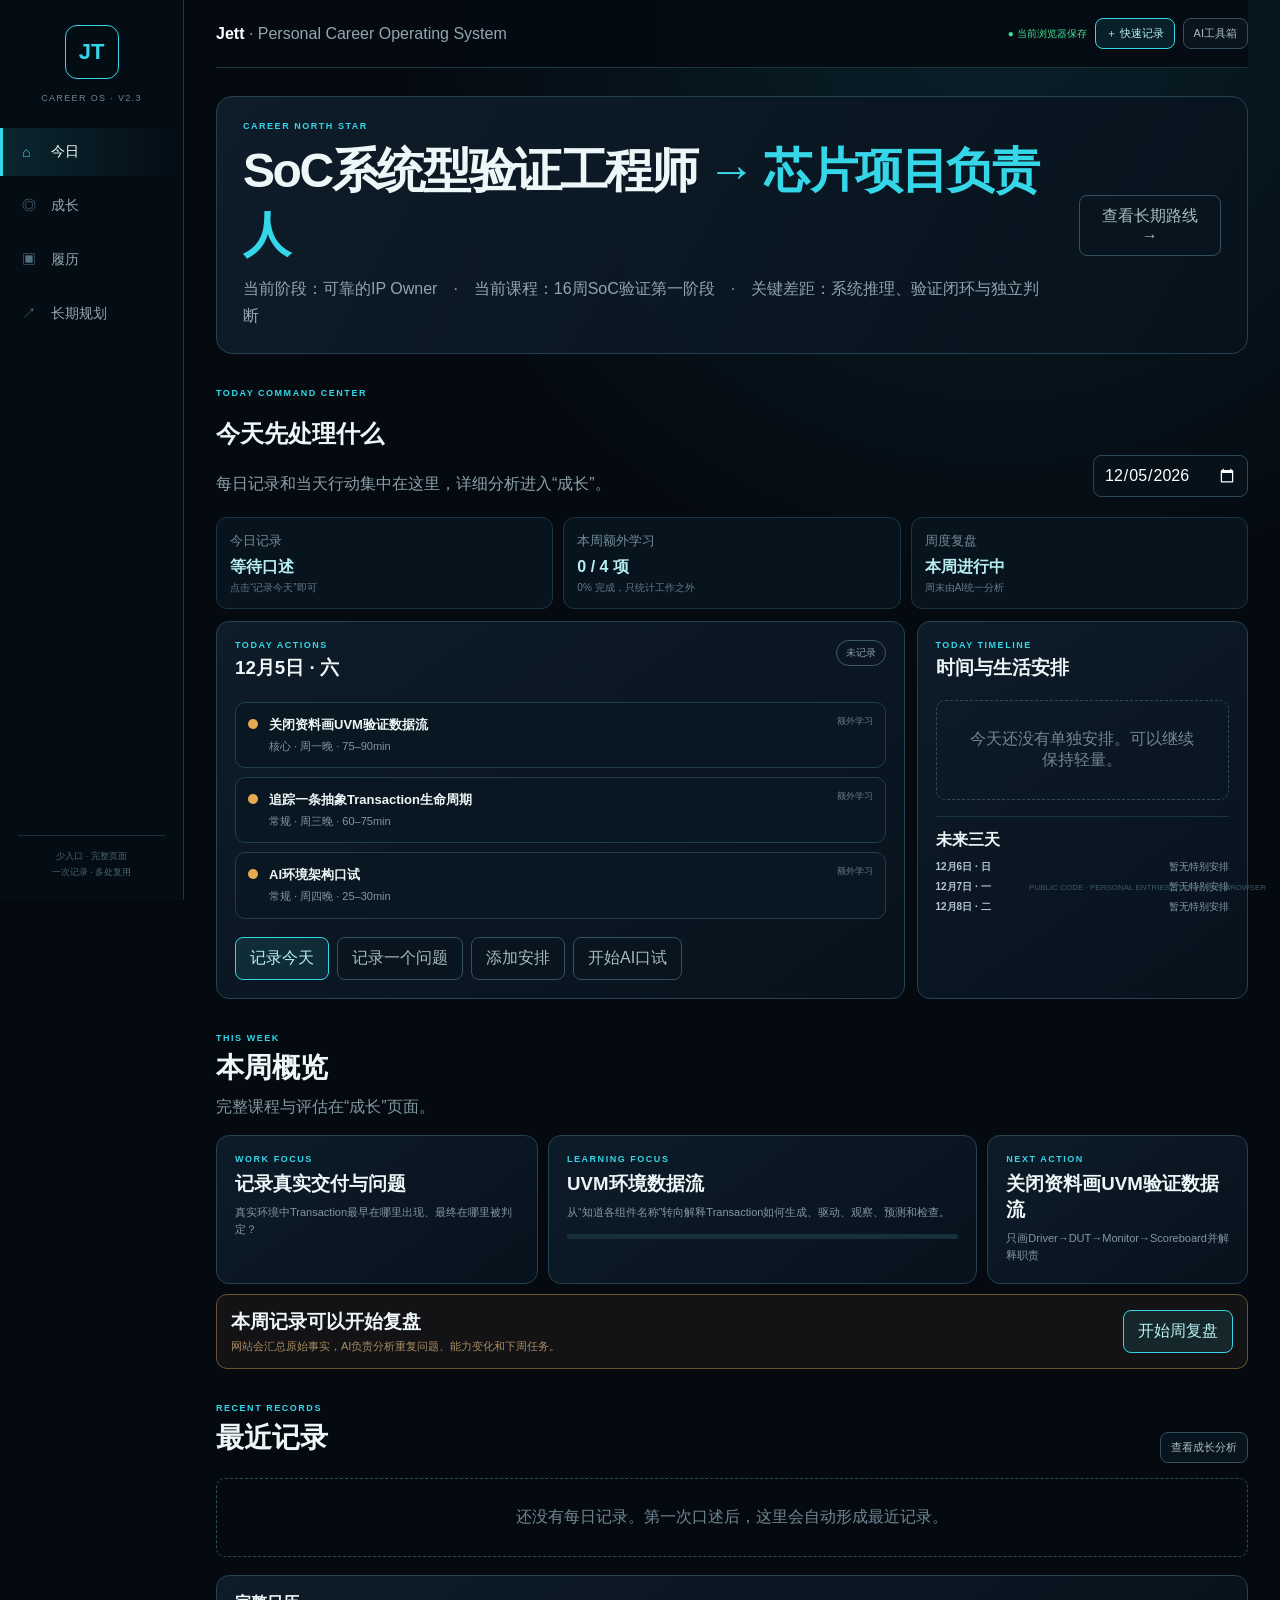
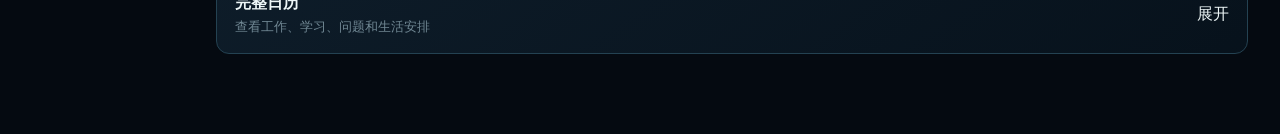
==== career-roadmap/index.template.html @ 7a0de006 "Preserve modular Career OS HTML template" ====
<!doctype html>
<html lang="zh-CN">
<head>
  <meta charset="utf-8">
  <meta name="viewport" content="width=device-width,initial-scale=1">
  <meta name="color-scheme" content="dark">
  <title>Jett · Career OS V2.3</title>
  <link rel="stylesheet" href="style.css">
</head>
<body>
<div class="shell">
  <aside class="side">
    <div class="logo">JT</div>
    <div class="side-title">CAREER OS · V2.3</div>
    <nav class="nav" aria-label="主导航">
      <button data-view="today" class="active"><span>⌂</span> 今日</button>
      <button data-view="growth"><span>◎</span> 成长</button>
      <button data-view="resume"><span>▣</span> 履历</button>
      <button data-view="career"><span>↗</span> 长期规划</button>
    </nav>
    <div class="side-note">少入口 · 完整页面<br>一次记录 · 多处复用</div>
  </aside>

  <main class="main">
    <header class="top">
      <div><b>Jett</b><span> · Personal Career Operating System</span></div>
      <div class="top-actions"><span class="sync">● 当前浏览器保存</span><button class="primary small-btn" id="openQuick">＋ 快速记录</button><button class="secondary small-btn" id="openTools">AI工具箱</button></div>
    </header>

    <section id="today" class="view active">
      <div class="career-strip"><div><div class="eyebrow">CAREER NORTH STAR</div><h1>SoC系统型验证工程师 <span>→ 芯片项目负责人</span></h1><p>当前阶段：可靠的IP Owner　·　当前课程：16周SoC验证第一阶段　·　关键差距：系统推理、验证闭环与独立判断</p></div><button class="secondary" data-view-jump="career">查看长期路线 →</button></div>
      <div class="page-head"><div><div class="eyebrow">TODAY COMMAND CENTER</div><h2>今天先处理什么</h2><p>每日记录和当天行动集中在这里，详细分析进入“成长”。</p></div><input id="todayDate" type="date" class="date-input"></div>
      <div class="status-row" id="todayStatusRow"></div>
      <div class="today-layout">
        <article class="card focus-card"><div class="card-head"><div><div class="eyebrow">TODAY ACTIONS</div><h3 id="todayTitle">今日行动</h3></div><span class="status-pill" id="todayRecordStatus">未记录</span></div><div class="action-list" id="todayActionList"></div><div class="actions prominent-actions"><button class="primary" data-quick="daily">记录今天</button><button class="secondary" data-quick="problem">记录一个问题</button><button class="secondary" data-quick="schedule">添加安排</button><button class="secondary" data-copy-prompt="oral">开始AI口试</button></div></article>
        <article class="card"><div class="card-head"><div><div class="eyebrow">TODAY TIMELINE</div><h3>时间与生活安排</h3></div></div><div class="timeline" id="todayTimeline"></div><div class="subsection"><h4>未来三天</h4><div class="compact-list" id="nextThreeDays"></div></div></article>
      </div>
      <div class="section-title"><div class="eyebrow">THIS WEEK</div><h2>本周概览</h2><p>完整课程与评估在“成长”页面。</p></div><div class="week-overview" id="weekOverview"></div><div id="weeklyReminder"></div>
      <div class="section-title split-title"><div><div class="eyebrow">RECENT RECORDS</div><h2>最近记录</h2></div><button class="secondary small-btn" data-view-jump="growth" data-anchor="problem-journal">查看成长分析</button></div><div class="recent-grid" id="recentRecords"></div>
      <details class="card disclosure" id="calendarDisclosure"><summary><span><b>完整日历</b><small>查看工作、学习、问题和生活安排</small></span><span>展开</span></summary><div class="calendar-wrap"><div class="calendar-toolbar"><button class="secondary small-btn" id="prevMonth">← 上月</button><h3 id="monthTitle">—</h3><button class="secondary small-btn" id="nextMonth">下月 →</button></div><div class="calendar-week"><div>一</div><div>二</div><div>三</div><div>四</div><div>五</div><div>六</div><div>日</div></div><div class="calendar-grid" id="calendarGrid"></div><div class="calendar-detail card-inner" id="calendarDayDetail"></div></div></details>
    </section>

    <section id="growth" class="view">
      <div class="page-head"><div><div class="eyebrow">LEARNING & ABILITY CENTER</div><h1>成长</h1><p>16周课程、问题日志、复盘、能力和历史档案集中在一页。</p></div></div>
      <nav class="page-index"><button data-scroll="current-execution" class="active">当前执行</button><button data-scroll="problem-journal">问题日志</button><button data-scroll="weekly-review">周度复盘</button><button data-scroll="ability-map">能力地图</button><button data-scroll="cycle-archive">周期档案</button></nav>
      <section class="content-section" id="current-execution"><div class="section-title"><div class="eyebrow">CURRENT EXECUTION</div><h2>本周学习与16周专业课程</h2><p>四个Cycle连续推进；工作观察与工作之外训练明确分开。</p></div><div class="metrics" id="learningMetrics"></div><div id="dynamicWeekTasks"></div><div class="week-tabs" id="weekTabs"></div><div id="weekContent"></div></section>
      <section class="content-section" id="problem-journal"><div class="section-title split-title"><div><div class="eyebrow">PROBLEM LEARNING JOURNAL</div><h2>学习问题日志</h2><p>保留错误判断、证据变化、根因与可迁移方法。</p></div><button class="primary" data-quick="problem">＋ 记录问题</button></div><div class="filter-row"><input id="problemSearch" placeholder="搜索问题、根因或能力标签"><select id="problemFilter"><option value="">全部问题</option><option value="important">重要成长经历</option><option value="repeat">重复问题</option></select></div><div class="stack" id="problemFeed"></div></section>
      <section class="content-section" id="weekly-review"><div class="section-title split-title"><div><div class="eyebrow">WEEKLY REVIEW</div><h2>周度复盘</h2><p>AI读取本周事实生成分析，你负责确认和调整。</p></div><button class="primary" data-quick="weekly">导入周复盘</button></div><article class="card workflow-card"><div class="workflow-step"><span>1</span><b>网站汇总事实</b><small>记录、问题、课程和安排</small></div><div class="workflow-arrow">→</div><div class="workflow-step"><span>2</span><b>AI生成分析</b><small>诊断、能力信号和下周建议</small></div><div class="workflow-arrow">→</div><div class="workflow-step"><span>3</span><b>导入一次</b><small>更新周报和动态任务</small></div></article><div class="stack" id="weeklyFeed"></div></section>
      <section class="content-section" id="ability-map"><div class="section-title split-title"><div><div class="eyebrow">ABILITY GROWTH MAP</div><h2>能力成长地图</h2><p>真实应用、独立程度和反馈才是升级依据。</p></div><button class="secondary" data-quick="ability">导入AI能力更新</button></div><div class="ability-grid" id="abilityGrid"></div></section>
      <section class="content-section" id="cycle-archive"><div class="section-title"><div class="eyebrow">HISTORY & ARCHIVE</div><h2>周期与历史档案</h2><p>当前内容优先，历史完整保留。</p></div><details class="card disclosure" open><summary><span><b>周期档案</b><small>计划、调整、问题、能力变化与下一周期</small></span><span>展开</span></summary><div class="stack disclosure-body" id="archiveFeed"></div></details><details class="card disclosure"><summary><span><b>历史周报</b><small>按照日期查看周度复盘</small></span><span>展开</span></summary><div class="stack disclosure-body" id="historicalWeeklyFeed"></div></details></section>
    </section>

    <section id="resume" class="view">
      <div class="page-head"><div><div class="eyebrow">CAREER ASSET LIBRARY</div><h1>履历</h1><p>持续积累经历、项目和不同版本的职业资产。</p></div><button class="primary" data-quick="resume">导入简历档案</button></div>
      <nav class="page-index"><button data-scroll="current-resume" class="active">当前简历</button><button data-scroll="experience-timeline">经历时间线</button><button data-scroll="project-library">项目档案</button><button data-scroll="resume-candidates">候选池</button><button data-scroll="resume-versions">版本历史</button></nav>
      <section class="content-section" id="current-resume"><article class="card resume-hero"><div class="avatar">JT</div><div><div class="eyebrow">CURRENT PROFILE</div><h2>Jett / Tong Zhan</h2><p id="resumeTarget"></p><div class="tag-row" id="resumeTags"></div></div><div class="actions vertical-actions"><label class="file-label">选择原始简历<input id="resumeFile" type="file" accept=".pdf,.doc,.docx,.txt,.md"></label><button class="secondary" data-copy-prompt="resume">复制简历整理Prompt</button></div></article><div class="info" id="resumeFileInfo"></div><article class="card" id="resumeDisplay"></article></section>
      <section class="content-section" id="experience-timeline"><div class="section-title"><div class="eyebrow">EXPERIENCE TIMELINE</div><h2>个人经历时间线</h2></div><div class="career-timeline" id="experienceTimeline"></div></section>
      <section class="content-section" id="project-library"><div class="section-title"><div class="eyebrow">PROJECT LIBRARY</div><h2>项目档案</h2><p>保留背景、角色、挑战、过程、结果和公开边界。</p></div><div class="project-grid" id="projectGrid"></div></section>
      <section class="content-section" id="resume-candidates"><div class="section-title"><div class="eyebrow">RESUME CANDIDATE POOL</div><h2>简历候选池</h2></div><div class="stack" id="candidateFeed"></div></section>
      <section class="content-section" id="resume-versions"><div class="section-title"><div class="eyebrow">VERSION HISTORY</div><h2>简历版本历史</h2></div><div class="version-grid" id="versionGrid"></div></section>
    </section>

    <section id="career" class="view">
      <div class="page-head"><div><div class="eyebrow">LONG-TERM CAREER ARCHITECTURE</div><h1>长期规划</h1><p>长期目标必须解释当前课程和本周行动为什么存在。</p></div></div>
      <nav class="page-index"><button data-scroll="north-star" class="active">职业北极星</button><button data-scroll="career-stages">阶段路线</button><button data-scroll="stage-gates">进入条件</button><button data-scroll="goal-connection">目标连接</button><button data-scroll="career-decisions">职业决策</button><button data-scroll="life-finance">财务与人生</button></nav>
      <section class="content-section" id="north-star"><div class="career-hero"><div class="eyebrow">PROFESSIONAL IDENTITY</div><h2>以SoC验证为根基，以低功耗验证形成第二标签</h2><p>从个人交付走向完整IP、子系统和芯片项目责任。</p></div><div class="grid4" id="northStarCards"></div></section>
      <section class="content-section" id="career-stages"><div class="section-title"><div class="eyebrow">CAREER STAGES</div><h2>职业阶段路线</h2></div><div class="career-line" id="careerLine"></div></section>
      <section class="content-section" id="stage-gates"><div class="section-title"><div class="eyebrow">STAGE GATES</div><h2>下一阶段进入条件</h2></div><div class="gate-layout" id="stageGateLayout"></div></section>
      <section class="content-section" id="goal-connection"><div class="section-title"><div class="eyebrow">GOAL CONNECTION</div><h2>从长期目标到本周行动</h2></div><div class="goal-chain" id="goalChain"></div></section>
      <section class="content-section" id="career-decisions"><div class="section-title"><div class="eyebrow">DECISION RULES</div><h2>留任、跳槽与转型判断</h2></div><article class="card table-wrap"><table class="decision-table"><thead><tr><th>维度</th><th>积极信号</th><th>需要调整的信号</th></tr></thead><tbody id="decisionRows"></tbody></table></article><div class="grid2 decision-cards" id="transitionCards"></div></section>
      <section class="content-section" id="life-finance"><div class="section-title"><div class="eyebrow">LIFE & FINANCE</div><h2>财务与人生目标</h2></div><div class="grid4" id="moneyCards"></div><div class="grid2" id="lifeCards"></div></section>
    </section>
  </main>
</div>

<div class="modal" id="quickModal" aria-hidden="true"><div class="modal-backdrop" data-close-modal></div><section class="modal-panel wide"><button class="modal-close" data-close-modal>×</button><div class="eyebrow">QUICK RECORD</div><h2 id="quickTitle">快速记录</h2><p class="muted" id="quickDescription"></p><div class="quick-tabs" id="quickTabs"><button data-mode="daily" class="active">记录今天</button><button data-mode="problem">记录问题</button><button data-mode="schedule">添加安排</button><button data-mode="weekly">周复盘</button><button data-mode="ability">能力更新</button><button data-mode="resume">简历档案</button></div><div id="quickContent"></div></section></div>
<div class="modal" id="toolsModal" aria-hidden="true"><div class="modal-backdrop" data-close-modal></div><section class="modal-panel wide"><button class="modal-close" data-close-modal>×</button><div class="eyebrow">AI TOOLBOX & DATA</div><h2>AI工具箱</h2><p class="muted">Prompt统一维护，各页面调用同一份内容。</p><div class="tool-tabs"><button data-tool="prompts" class="active">Prompt</button><button data-tool="data">数据管理</button></div><div id="toolContent"></div></section></div>
<div class="toast" id="toast"></div><div class="privacy">PUBLIC CODE · PERSONAL ENTRIES STAY IN THIS BROWSER</div>

<script src="legacy-data-v22.js"></script>
<script src="curriculum/base.js"></script>
<script src="curriculum/cycle1.js"></script>
<script src="curriculum/cycle2.js"></script>
<script src="curriculum/cycle3.js"></script>
<script src="curriculum/cycle4.js"></script>
<script src="app.js"></script>
<script src="curriculum/patch.js"></script>
<script src="curriculum/finalize.js"></script>
</body>
</html>
---- career-roadmap/style.css ----
:root{
  --bg:#050a11;--panel:#0b1722;--panel2:#08131d;--line:#244252;--line2:#1b3441;
  --cyan:#35d6e8;--text:#eef7f8;--muted:#8ca1ab;--green:#43df97;--amber:#e6aa51;
  --blue:#7aa7ff;--purple:#bd9aff;--red:#ff8585;--side:184px
}
*{box-sizing:border-box}html{scroll-behavior:smooth}body{margin:0;background:radial-gradient(circle at 78% 0,rgba(30,190,215,.12),transparent 30%),var(--bg);color:var(--text);font-family:Inter,"PingFang SC","Microsoft YaHei",sans-serif}button,input,textarea,select{font:inherit}.shell{min-height:100vh}.side{position:fixed;inset:0 auto 0 0;width:var(--side);background:rgba(5,13,21,.97);border-right:1px solid #1d3645;padding:25px 0 18px;z-index:20}.logo{width:54px;height:54px;border:1px solid var(--cyan);border-radius:12px;display:grid;place-items:center;margin:0 auto 14px;color:var(--cyan);font-weight:900;font-size:22px}.side-title{text-align:center;color:#6f8490;font-size:9px;letter-spacing:.15em;margin-bottom:25px}.nav{display:grid;gap:6px}.nav button{display:flex;align-items:center;gap:11px;border:0;border-left:3px solid transparent;background:transparent;color:#94a7b1;padding:15px 19px;text-align:left;cursor:pointer;font-size:14px}.nav button span{color:#4f7180;width:18px}.nav button:hover{color:#d8e6ea;background:rgba(255,255,255,.02)}.nav button.active{border-left-color:var(--cyan);color:white;background:linear-gradient(90deg,rgba(53,214,232,.13),transparent)}.nav button.active span{color:var(--cyan)}.side-note{position:absolute;bottom:20px;left:18px;right:18px;border-top:1px solid #18303c;padding-top:13px;color:#496572;font-size:9px;line-height:1.7;text-align:center}.main{margin-left:var(--side);padding:0 32px 80px;max-width:1680px}.top{height:68px;border-bottom:1px solid #1d3543;display:flex;align-items:center;justify-content:space-between;color:#93a7b1;position:sticky;top:0;background:rgba(5,10,17,.9);backdrop-filter:blur(14px);z-index:15}.top b{color:white}.top-actions{display:flex;align-items:center;gap:8px}.sync{font-size:10px;color:var(--green)}.view{display:none}.view.active{display:block}.page-head{display:flex;align-items:flex-end;justify-content:space-between;gap:24px;padding:34px 0 20px}.page-head h1{font-size:44px;letter-spacing:-.04em;margin:6px 0}.page-head p{margin:0;color:var(--muted);line-height:1.7}.eyebrow{font-size:9px;letter-spacing:.17em;color:var(--cyan);font-weight:800}.career-strip{margin:28px 0 0;border:1px solid var(--line);background:linear-gradient(120deg,rgba(14,29,42,.98),rgba(7,18,28,.95));border-radius:16px;padding:24px 26px;display:flex;justify-content:space-between;align-items:center;gap:24px}.career-strip h1{font-size:clamp(28px,4vw,48px);letter-spacing:-.05em;margin:8px 0}.career-strip h1 span{color:var(--cyan)}.career-strip p{margin:0;color:#91a5af;line-height:1.7}.card{border:1px solid var(--line);background:linear-gradient(145deg,rgba(14,29,42,.96),rgba(7,18,28,.97));border-radius:13px;padding:18px}.card-inner{border:1px solid var(--line2);background:#07141e;border-radius:10px;padding:14px}.card-head{display:flex;justify-content:space-between;gap:18px;align-items:flex-start}.card-head h3{margin:5px 0}.muted{color:var(--muted);line-height:1.7}.primary,.secondary,.danger{border:1px solid var(--cyan);border-radius:8px;background:rgba(53,214,232,.1);color:#b8f1f4;padding:10px 14px;cursor:pointer}.primary:hover,.secondary:hover{filter:brightness(1.15)}.secondary{border-color:#35505e;background:#08151f;color:#a8bac2}.danger{border-color:#77444e;background:rgba(119,68,78,.1);color:#ffb6bf}.small-btn{padding:7px 10px;font-size:11px}.actions{display:flex;gap:8px;flex-wrap:wrap}.prominent-actions{margin-top:18px}.date-input,.filter-row input,.filter-row select,.quick-form input,.quick-form textarea,.quick-form select{background:#06111a;border:1px solid #294858;color:white;border-radius:8px;padding:10px}.date-input{width:auto}.status-row{display:grid;grid-template-columns:repeat(3,1fr);gap:10px;margin-bottom:12px}.status-card{border:1px solid var(--line2);background:#07141e;border-radius:11px;padding:13px}.status-card small{color:#718995}.status-card b{display:block;color:#b7eef1;margin:7px 0 3px}.status-card p{margin:0;color:#637b87;font-size:10px}.today-layout{display:grid;grid-template-columns:1.35fr .65fr;gap:12px}.focus-card{min-height:330px}.status-pill{border:1px solid #3e5965;color:#8ba0aa;border-radius:999px;padding:5px 9px;font-size:10px}.status-pill.done{border-color:#287d73;color:var(--green)}.action-list{display:grid;gap:9px;margin-top:16px}.action-item{display:grid;grid-template-columns:auto 1fr auto;gap:11px;align-items:start;padding:12px;border:1px solid #203e4c;border-radius:10px;background:#081721}.action-icon{width:10px;height:10px;border-radius:50%;margin-top:4px;background:var(--cyan)}.action-icon.work{background:var(--blue)}.action-icon.learn{background:var(--amber)}.action-icon.life{background:var(--green)}.action-item b{font-size:13px}.action-item p{margin:4px 0 0;color:#7f96a1;font-size:11px;line-height:1.55}.action-item small{color:#657d88;font-size:9px}.timeline{display:grid;gap:9px;margin-top:14px}.timeline article{border-left:2px solid #294d5c;padding-left:12px}.timeline time{font-size:9px;color:var(--cyan)}.timeline h4{margin:3px 0;font-size:12px}.timeline p{margin:0;color:#8299a4;font-size:10px}.subsection{border-top:1px solid var(--line2);margin-top:16px;padding-top:13px}.subsection h4{margin:0 0 9px}.compact-list{display:grid;gap:6px}.compact-row{display:flex;justify-content:space-between;gap:10px;font-size:10px;color:#879da8}.compact-row b{color:#b5c6cd;font-weight:600}.section-title{margin:34px 0 15px}.section-title h2{margin:6px 0;font-size:28px}.section-title p{margin:0;color:#8197a2;line-height:1.7}.split-title{display:flex;justify-content:space-between;align-items:flex-end;gap:20px}.week-overview{display:grid;grid-template-columns:1.05fr 1.4fr .85fr;gap:10px}.overview-card h3{margin:7px 0}.overview-card p{margin:0;color:#8197a2;font-size:11px;line-height:1.6}.mini-progress{height:5px;background:#17303c;border-radius:10px;overflow:hidden;margin-top:13px}.mini-progress i{display:block;height:100%;background:linear-gradient(90deg,#25bcd0,#6ce8ee)}.reminder-card{margin-top:10px;border:1px solid #6b542d;background:rgba(230,170,81,.06);border-radius:11px;padding:14px;display:flex;justify-content:space-between;align-items:center;gap:15px}.reminder-card h3{margin:0 0 4px}.reminder-card p{margin:0;color:#a78c62;font-size:11px}.recent-grid{display:grid;grid-template-columns:repeat(3,1fr);gap:10px}.record-card h3{margin:8px 0}.record-card p{color:#849aa5;font-size:11px;line-height:1.65}.record-card footer{border-top:1px solid var(--line2);padding-top:10px;margin-top:10px;color:#607984;font-size:9px}.tag-row{display:flex;gap:6px;flex-wrap:wrap}.tag{border:1px solid #315261;border-radius:99px;padding:4px 8px;font-size:9px;color:#a7bcc5}.tag.work{border-color:#315687;color:var(--blue)}.tag.learn{border-color:#6d552d;color:var(--amber)}.tag.life{border-color:#2c7053;color:var(--green)}.tag.problem{border-color:#6b496f;color:var(--purple)}.tag.good{border-color:#287d73;color:var(--green)}.disclosure{margin-top:18px;padding:0;overflow:hidden}.disclosure summary{list-style:none;display:flex;justify-content:space-between;align-items:center;gap:16px;padding:17px 18px;cursor:pointer}.disclosure summary::-webkit-details-marker{display:none}.disclosure summary span:first-child{display:grid;gap:4px}.disclosure summary small{color:#708793;font-weight:400}.disclosure[open] summary{border-bottom:1px solid var(--line2)}.disclosure-body,.calendar-wrap{padding:18px}.calendar-toolbar{display:flex;justify-content:space-between;align-items:center;gap:10px;margin-bottom:10px}.calendar-week,.calendar-grid{display:grid;grid-template-columns:repeat(7,1fr);gap:6px}.calendar-week div{text-align:center;color:#6f8590;font-size:10px;padding:6px}.day{min-height:92px;border:1px solid #1e3947;border-radius:9px;background:#07141e;padding:8px;cursor:pointer}.day:hover{border-color:#3b6678}.day.other{opacity:.35}.day.today{border-color:var(--cyan)}.day.selected{background:rgba(53,214,232,.08)}.day strong{font-size:11px}.day-marks{display:flex;gap:3px;flex-wrap:wrap;margin-top:8px}.mark{width:7px;height:7px;border-radius:50%;background:var(--cyan)}.mark.work{background:var(--blue)}.mark.learn{background:var(--amber)}.mark.life{background:var(--green)}.mark.problem{background:var(--purple)}.calendar-detail{margin-top:12px}.page-index{position:sticky;top:68px;z-index:10;display:flex;gap:4px;overflow-x:auto;background:rgba(5,10,17,.93);backdrop-filter:blur(14px);border-bottom:1px solid #19313e;padding:10px 0}.page-index button{border:0;background:transparent;color:#718994;padding:9px 12px;white-space:nowrap;cursor:pointer;border-radius:7px;font-size:11px}.page-index button:hover,.page-index button.active{color:#d7eff2;background:rgba(53,214,232,.08)}.content-section{scroll-margin-top:120px;padding-top:3px}.metrics{display:grid;grid-template-columns:repeat(4,1fr);gap:10px;margin-bottom:12px}.metric{border:1px solid var(--line);background:#07141e;border-radius:11px;padding:14px}.metric small{color:#718995}.metric b{float:right;color:var(--cyan);font-size:20px}.progress{clear:both;height:5px;background:#17303c;border-radius:8px;margin-top:15px;overflow:hidden}.progress i{display:block;height:100%;background:linear-gradient(90deg,#25bcd0,#6ce8ee)}.week-tabs{display:grid;grid-template-columns:repeat(4,1fr);gap:8px}.week-tabs button{cursor:pointer;text-align:left;padding:14px;border:1px solid var(--line);border-radius:10px;background:#091721;color:#7f949f}.week-tabs button.active{border-color:var(--cyan);background:rgba(53,214,232,.08);color:white}.week-tabs span,.week-tabs b,.week-tabs small{display:block}.week-tabs span{color:var(--cyan);font-size:9px}.week-tabs b{margin:5px 0}.week-tabs small{font-size:10px}.week-head{margin-top:12px;border-left:3px solid var(--cyan);padding:18px;background:#091823;display:flex;justify-content:space-between;gap:20px}.week-head h2{margin:5px 0}.week-head p{margin:0;color:#8ca1ab}.observation{margin-top:10px;border:1px solid #315687;background:rgba(49,86,135,.08);border-radius:10px;padding:14px}.observation h3{margin:5px 0}.observation li{color:#91a7b2;font-size:11px;line-height:1.7}.priority-group{margin-top:16px}.priority-head{display:flex;justify-content:space-between;align-items:center;margin-bottom:9px}.priority-head h3{margin:0}.priority-head small{color:#6f8792}.tasks{display:grid;grid-template-columns:1fr 1fr;gap:10px}.task{border:1px solid var(--line);background:#081721;border-radius:10px;overflow:hidden}.task.done{border-color:#287d73;background:rgba(40,125,115,.08)}.task label{display:flex;gap:10px;padding:14px;cursor:pointer}.task input{accent-color:var(--cyan);margin-top:4px}.kind{height:max-content;font-size:9px;border:1px solid #416171;border-radius:4px;padding:3px 5px;color:#afc0c7}.kind.test{color:var(--amber);border-color:#6d552d}.kind.feedback{color:var(--purple);border-color:#5b4480}.kind.method{color:var(--green);border-color:#2c7053}.task h3{margin:0 0 5px;font-size:14px}.task small{color:#718894}.task-body{padding:0 14px 14px}.task-body ol{padding-left:18px;color:#94a8b1;line-height:1.65;font-size:11px}.task-body dl{margin:0;display:grid;gap:5px}.task-body dl div{display:grid;grid-template-columns:78px 1fr;font-size:10px}.task-body dt{color:var(--cyan)}.task-body dd{margin:0;color:#8197a1}.filter-row{display:flex;gap:8px;margin-bottom:12px}.filter-row input{flex:1}.filter-row select{width:180px}.stack{display:grid;gap:10px}.entry{border:1px solid var(--line);background:#091721;border-radius:10px;padding:15px}.entry header{display:flex;justify-content:space-between;gap:12px;color:#78909c;font-size:10px}.entry h3{margin:8px 0 5px}.entry p,.entry li{color:#94a8b1;font-size:11px;line-height:1.65}.entry ul{padding-left:18px}.entry details{border-top:1px solid var(--line2);margin-top:10px;padding-top:10px}.entry details summary{cursor:pointer;color:#8fa4ad;font-size:10px}.workflow-card{display:flex;align-items:center;justify-content:space-between;gap:10px;margin-bottom:12px}.workflow-step{display:grid;grid-template-columns:auto 1fr;column-gap:9px;row-gap:3px;align-items:center;flex:1}.workflow-step span{grid-row:1/3;width:28px;height:28px;border:1px solid var(--cyan);border-radius:50%;display:grid;place-items:center;color:var(--cyan);font-size:10px}.workflow-step b{font-size:11px}.workflow-step small{color:#6d838e;font-size:9px}.workflow-arrow{color:#355663}.ability-grid{display:grid;grid-template-columns:repeat(2,1fr);gap:10px}.ability h3{margin:7px 0}.ability-status{display:flex;justify-content:space-between;gap:12px;align-items:center}.ability-status b{color:#aceef2;font-size:12px}.ability p{font-size:10px;color:#8299a4;line-height:1.6}.level{height:5px;background:#17303c;border-radius:8px;overflow:hidden}.level i{display:block;height:100%;background:linear-gradient(90deg,#25bcd0,#6ce8ee)}.resume-hero{display:grid;grid-template-columns:auto 1fr auto;gap:17px;align-items:center}.avatar{width:76px;height:76px;border-radius:18px;border:1px solid var(--cyan);display:grid;place-items:center;font-weight:900;color:var(--cyan);font-size:25px}.resume-hero h2{margin:5px 0}.resume-hero p{margin:0;color:#879da8}.vertical-actions{display:grid}.file-label{display:inline-block;border:1px solid #35505e;border-radius:8px;padding:10px 14px;color:#a0b2ba;font-size:11px;cursor:pointer;text-align:center}.file-label input{display:none}.info{border:1px solid #2a5263;background:rgba(53,214,232,.05);color:#9dc4cd;padding:11px;border-radius:8px;font-size:10px;line-height:1.6;margin-top:10px}.resume-section{border-top:1px solid #203a47;padding-top:14px;margin-top:14px}.resume-item{display:grid;grid-template-columns:140px 1fr;gap:14px;padding:10px 0}.resume-item time{color:#75909d;font-size:10px}.resume-item h4{margin:0 0 4px}.resume-item p{margin:0;color:#879da8;font-size:10px;line-height:1.6}.career-timeline{position:relative;display:grid;gap:12px}.career-timeline:before{content:"";position:absolute;left:89px;top:0;bottom:0;width:1px;background:#23424f}.timeline-record{display:grid;grid-template-columns:76px 1fr;gap:26px;position:relative}.timeline-record:before{content:"";position:absolute;left:85px;top:18px;width:9px;height:9px;border-radius:50%;background:var(--cyan);box-shadow:0 0 0 5px var(--bg)}.timeline-record time{padding-top:14px;color:#718995;font-size:10px;text-align:right}.project-grid{display:grid;grid-template-columns:repeat(2,1fr);gap:10px}.project-card h3{margin:8px 0}.project-card p,.project-card li{font-size:10px;color:#849aa5;line-height:1.65}.project-card ul{padding-left:17px}.version-grid{display:grid;grid-template-columns:repeat(3,1fr);gap:10px}.version-card h3{margin:8px 0}.version-card p{color:#8299a4;font-size:10px}.career-hero{padding:38px 0 22px}.career-hero h2{font-size:36px;letter-spacing:-.035em;margin:8px 0}.career-hero p{max-width:900px;color:#91a6b0;line-height:1.8}.grid2{display:grid;grid-template-columns:1fr 1fr;gap:10px}.grid4{display:grid;grid-template-columns:repeat(4,1fr);gap:10px}.north-card small{color:#718995}.north-card b{display:block;color:#abedf1;font-size:20px;margin:8px 0}.north-card p{margin:0;color:#8197a1;font-size:10px;line-height:1.6}.career-line{display:grid;grid-template-columns:repeat(5,1fr);gap:9px}.career-stage{position:relative;min-height:225px}.career-stage>span{color:#345566;font-size:40px;font-weight:900;position:absolute;right:12px;top:4px}.career-stage h3{margin:8px 0}.career-stage ul{padding-left:18px;color:#91a6b0;line-height:1.75;font-size:10px}.career-stage.active{border-color:var(--cyan)}.career-stage.active:after{content:"当前";position:absolute;right:10px;bottom:10px;color:var(--cyan);border:1px solid var(--cyan);border-radius:4px;padding:3px 7px;font-size:9px}.gate-layout{display:grid;grid-template-columns:.8fr 1.2fr;gap:10px}.gate-summary h3{font-size:24px;margin:8px 0}.gate-list{display:grid;gap:8px}.gate-row{display:grid;grid-template-columns:140px 1fr auto;gap:12px;align-items:center;border:1px solid var(--line2);background:#07141e;border-radius:9px;padding:12px}.gate-row b{font-size:11px}.gate-row p{margin:0;color:#7f96a1;font-size:10px}.gate-state{font-size:9px;border:1px solid #3f5965;border-radius:999px;padding:4px 8px;color:#8ba0aa}.gate-state.progress{border-color:#6d552d;color:var(--amber)}.gate-state.done{border-color:#287d73;color:var(--green)}.goal-chain{display:grid;grid-template-columns:repeat(5,1fr);gap:10px}.goal-node{position:relative}.goal-node:not(:last-child):after{content:"→";position:absolute;right:-9px;top:44%;color:#355663;z-index:2}.goal-node small{color:var(--cyan);font-size:8px}.goal-node h3{font-size:13px;margin:8px 0}.goal-node p{font-size:10px;color:#8299a4;line-height:1.55;margin:0}.table-wrap{overflow-x:auto}.decision-table{width:100%;border-collapse:collapse;font-size:11px}.decision-table th,.decision-table td{padding:12px;border-bottom:1px solid #203b49;text-align:left;vertical-align:top}.decision-table th{color:var(--cyan)}.decision-table td{color:#95a9b2}.decision-cards{margin-top:10px}.modal{position:fixed;inset:0;z-index:100;display:none}.modal.open{display:block}.modal-backdrop{position:absolute;inset:0;background:rgba(0,0,0,.65);backdrop-filter:blur(5px)}.modal-panel{position:relative;margin:5vh auto;background:#07131d;border:1px solid #294b5a;border-radius:16px;padding:24px;max-height:90vh;overflow:auto;width:min(680px,92vw);box-shadow:0 25px 80px rgba(0,0,0,.45)}.modal-panel.wide{width:min(980px,94vw)}.modal-close{position:absolute;right:15px;top:12px;border:0;background:transparent;color:#718995;font-size:25px;cursor:pointer}.modal-panel h2{margin:7px 0}.quick-tabs,.tool-tabs{display:flex;gap:5px;overflow-x:auto;border-bottom:1px solid var(--line2);margin:18px 0 16px;padding-bottom:9px}.quick-tabs button,.tool-tabs button{border:0;background:transparent;color:#738995;padding:8px 10px;border-radius:7px;white-space:nowrap;cursor:pointer}.quick-tabs button.active,.tool-tabs button.active{background:rgba(53,214,232,.09);color:#c4f3f5}.quick-form{display:grid;gap:10px}.quick-form label{display:grid;gap:5px;color:#8299a4;font-size:10px}.quick-form textarea{min-height:230px;resize:vertical}.prompt-box{border:1px solid var(--line2);border-radius:10px;background:#06111a;padding:14px}.prompt-box pre{white-space:pre-wrap;color:#9bb0ba;font-size:10px;line-height:1.65;max-height:360px;overflow:auto;margin:8px 0 0}.prompt-head{display:flex;justify-content:space-between;align-items:center;gap:10px}.prompt-grid{display:grid;grid-template-columns:repeat(2,1fr);gap:10px}.data-grid{display:grid;grid-template-columns:1fr 1fr;gap:10px}.toast{position:fixed;right:20px;top:78px;background:#0d2530;border:1px solid var(--cyan);color:#bdf3f5;border-radius:8px;padding:10px 14px;display:none;z-index:150}.toast.show{display:block}.privacy{position:fixed;bottom:8px;right:14px;color:#3d5966;font-size:8px}.empty{text-align:center;padding:28px;border:1px dashed #2d4c5b;color:#708793;border-radius:9px}.hidden{display:none!important}
@media(max-width:1200px){.career-line{grid-template-columns:1fr 1fr}.grid4,.metrics{grid-template-columns:1fr 1fr}.goal-chain{grid-template-columns:1fr 1fr}.goal-node:after{display:none}.week-overview{grid-template-columns:1fr 1fr}.recent-grid{grid-template-columns:1fr 1fr}}
@media(max-width:920px){:root{--side:150px}.top span{display:none}.today-layout,.gate-layout,.grid2,.project-grid{grid-template-columns:1fr}.tasks,.ability-grid{grid-template-columns:1fr}.week-tabs{grid-template-columns:1fr 1fr}.resume-hero{grid-template-columns:auto 1fr}.resume-hero .vertical-actions{grid-column:1/-1;display:flex}.workflow-card{align-items:flex-start;flex-direction:column}.workflow-arrow{display:none}.version-grid{grid-template-columns:1fr 1fr}}
@media(max-width:700px){.side{position:fixed;inset:auto 0 0;width:auto;height:68px;padding:0;overflow-x:auto}.logo,.side-title,.side-note{display:none}.nav{display:flex;height:100%;min-width:100%}.nav button{flex:1;min-width:76px;border-left:0;border-bottom:2px solid transparent;padding:7px 5px;display:grid;place-items:center;gap:2px;font-size:10px}.nav button.active{border-bottom-color:var(--cyan)}.main{margin-left:0;padding:0 13px 88px}.top{height:58px}.top-actions{gap:5px}.sync{display:none}.top-actions button{font-size:9px;padding:7px 8px}.career-strip{padding:19px;align-items:flex-start}.career-strip button{display:none}.career-strip h1{font-size:31px}.page-head{padding-top:25px}.page-head h1{font-size:36px}.status-row,.week-overview,.recent-grid,.grid4,.metrics,.career-line,.goal-chain,.version-grid,.prompt-grid,.data-grid{grid-template-columns:1fr}.split-title{align-items:flex-start;flex-direction:column}.calendar-grid{gap:3px}.day{min-height:68px;padding:5px}.page-index{top:58px}.week-tabs{grid-template-columns:1fr}.resume-item{grid-template-columns:1fr}.career-timeline:before{left:10px}.timeline-record{grid-template-columns:1fr;padding-left:27px}.timeline-record:before{left:6px}.timeline-record time{text-align:left;padding-top:0}.gate-row{grid-template-columns:1fr}.filter-row{flex-direction:column}.filter-row select{width:100%}.modal-panel{margin:2vh auto;max-height:96vh;padding:20px 15px}.privacy{display:none}}
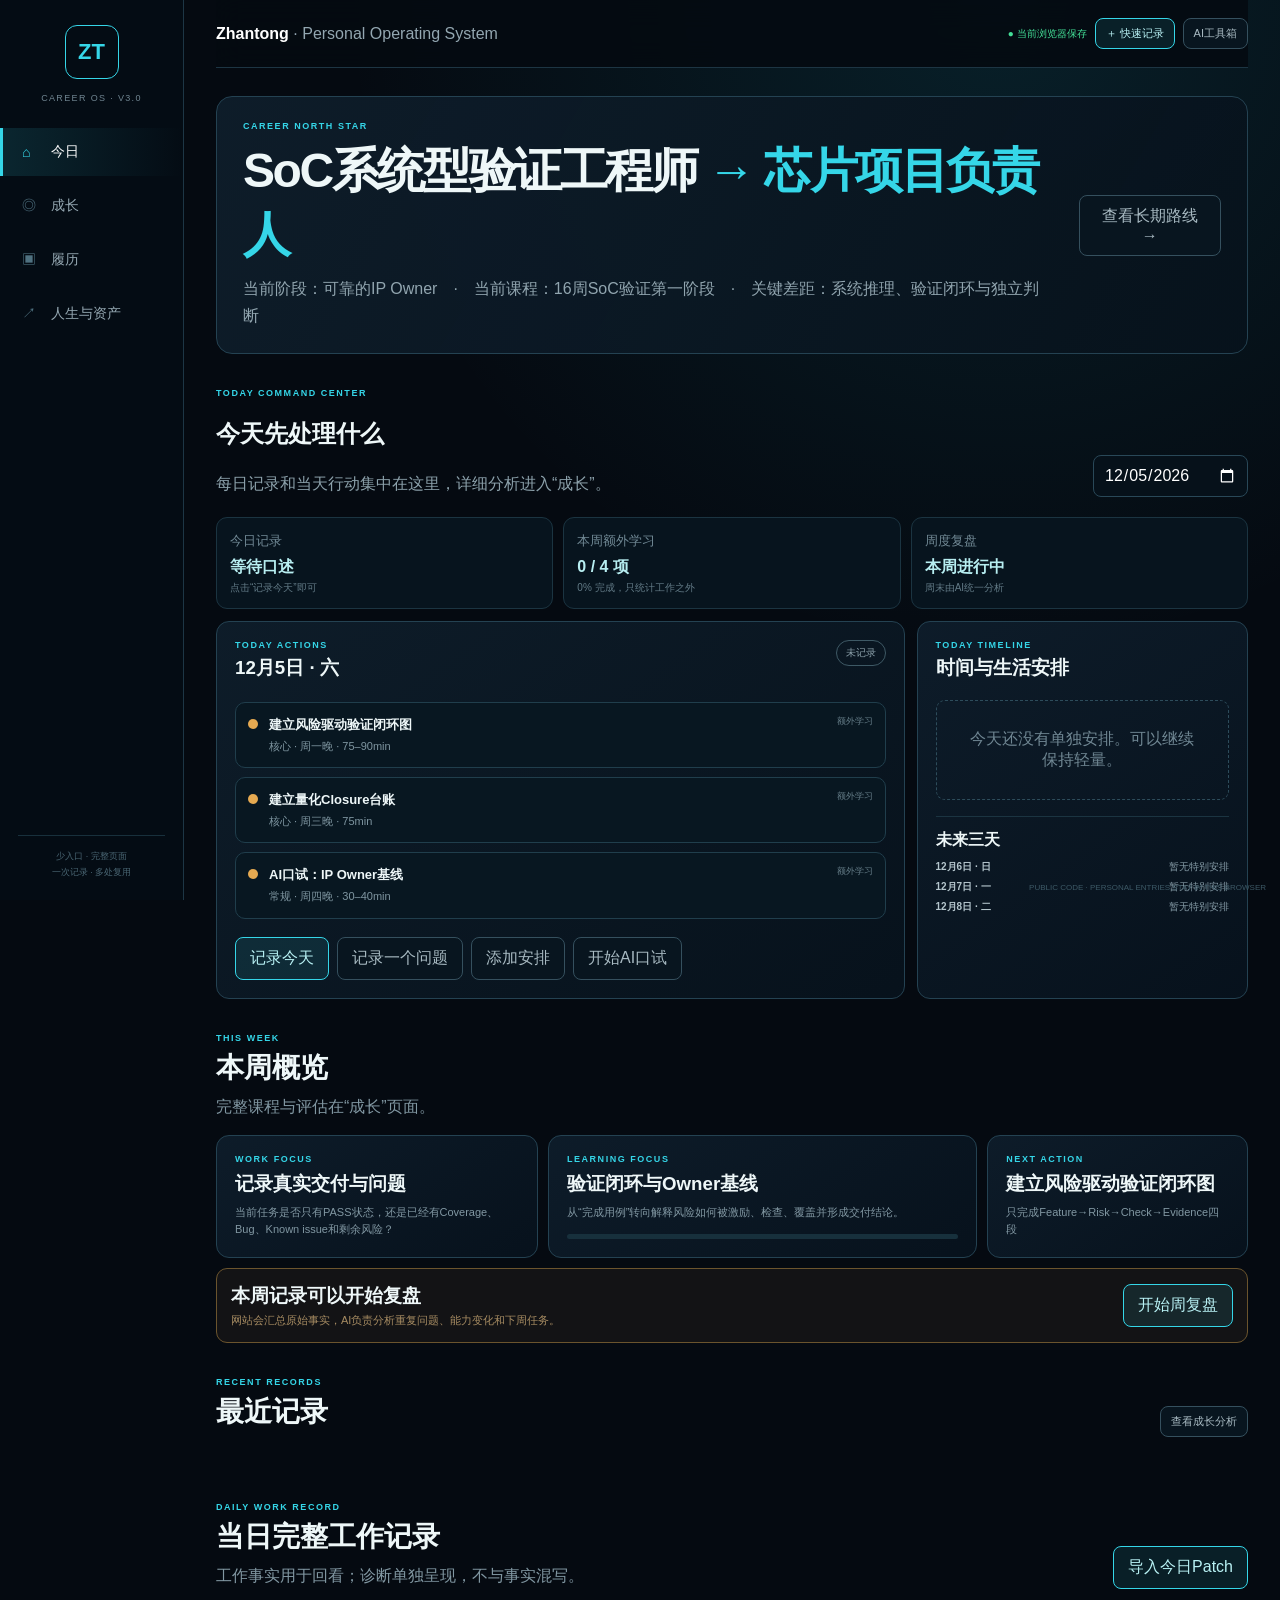
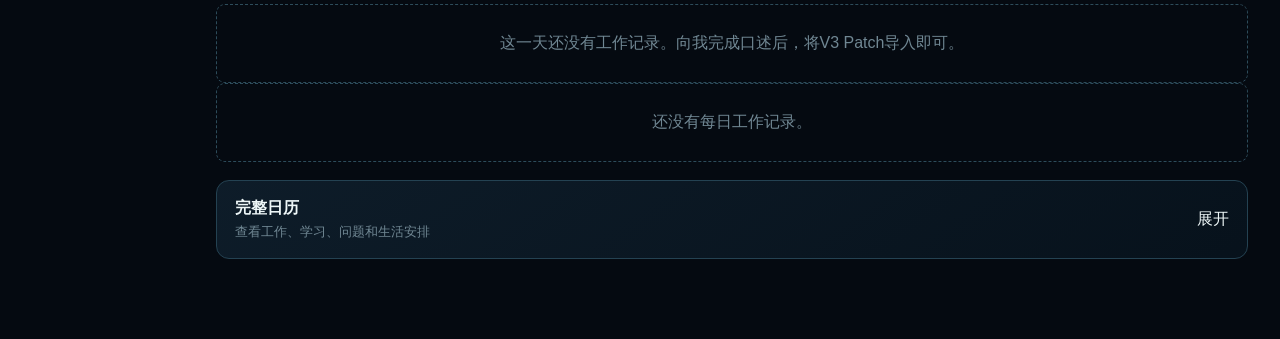
==== commit 83d4d92b: "Clean Career OS V5.0 base template" ====
--- a/career-roadmap/index.template.html
+++ b/career-roadmap/index.template.html
@@ -4,31 +4,31 @@
   <meta charset="utf-8">
   <meta name="viewport" content="width=device-width,initial-scale=1">
   <meta name="color-scheme" content="dark">
-  <title>Jett · Career OS V2.3</title>
+  <title>Zhantong · Career OS V5.0</title>
   <link rel="stylesheet" href="style.css">
 </head>
 <body>
 <div class="shell">
   <aside class="side">
-    <div class="logo">JT</div>
-    <div class="side-title">CAREER OS · V2.3</div>
+    <div class="logo">ZT</div>
+    <div class="side-title">CAREER OS · V5.0</div>
     <nav class="nav" aria-label="主导航">
       <button data-view="today" class="active"><span>⌂</span> 今日</button>
       <button data-view="growth"><span>◎</span> 成长</button>
       <button data-view="resume"><span>▣</span> 履历</button>
-      <button data-view="career"><span>↗</span> 长期规划</button>
+      <button data-view="career"><span>↗</span> 人生与资产</button>
     </nav>
     <div class="side-note">少入口 · 完整页面<br>一次记录 · 多处复用</div>
   </aside>
 
   <main class="main">
     <header class="top">
-      <div><b>Jett</b><span> · Personal Career Operating System</span></div>
+      <div><b>Zhantong</b><span> · Personal Operating System</span></div>
       <div class="top-actions"><span class="sync">● 当前浏览器保存</span><button class="primary small-btn" id="openQuick">＋ 快速记录</button><button class="secondary small-btn" id="openTools">AI工具箱</button></div>
     </header>
 
     <section id="today" class="view active">
-      <div class="career-strip"><div><div class="eyebrow">CAREER NORTH STAR</div><h1>SoC系统型验证工程师 <span>→ 芯片项目负责人</span></h1><p>当前阶段：可靠的IP Owner　·　当前课程：16周SoC验证第一阶段　·　关键差距：系统推理、验证闭环与独立判断</p></div><button class="secondary" data-view-jump="career">查看长期路线 →</button></div>
+      <div class="career-strip"><div><div class="eyebrow">CAREER NORTH STAR</div><h1>SoC系统型验证工程师 <span>→ 芯片项目负责人</span></h1><p>当前阶段：IP验证工程师 · Owner能力积累期　·　本周重点：验证闭环与行业前沿方法　·　长期目标：能力、资产与选择权同步增长</p></div><button class="secondary" data-view-jump="career">查看长期路线 →</button></div>
       <div class="page-head"><div><div class="eyebrow">TODAY COMMAND CENTER</div><h2>今天先处理什么</h2><p>每日记录和当天行动集中在这里，详细分析进入“成长”。</p></div><input id="todayDate" type="date" class="date-input"></div>
       <div class="status-row" id="todayStatusRow"></div>
       <div class="today-layout">
@@ -41,7 +41,7 @@
     </section>
 
     <section id="growth" class="view">
-      <div class="page-head"><div><div class="eyebrow">LEARNING & ABILITY CENTER</div><h1>成长</h1><p>16周课程、问题日志、复盘、能力和历史档案集中在一页。</p></div></div>
+      <div class="page-head"><div><div class="eyebrow">CAPABILITY OPERATING SYSTEM</div><h1>成长</h1><p>默认只看本周执行、本周观察和周末复盘；完整资料按需展开。</p></div></div>
       <nav class="page-index"><button data-scroll="current-execution" class="active">当前执行</button><button data-scroll="problem-journal">问题日志</button><button data-scroll="weekly-review">周度复盘</button><button data-scroll="ability-map">能力地图</button><button data-scroll="cycle-archive">周期档案</button></nav>
       <section class="content-section" id="current-execution"><div class="section-title"><div class="eyebrow">CURRENT EXECUTION</div><h2>本周学习与16周专业课程</h2><p>四个Cycle连续推进；工作观察与工作之外训练明确分开。</p></div><div class="metrics" id="learningMetrics"></div><div id="dynamicWeekTasks"></div><div class="week-tabs" id="weekTabs"></div><div id="weekContent"></div></section>
       <section class="content-section" id="problem-journal"><div class="section-title split-title"><div><div class="eyebrow">PROBLEM LEARNING JOURNAL</div><h2>学习问题日志</h2><p>保留错误判断、证据变化、根因与可迁移方法。</p></div><button class="primary" data-quick="problem">＋ 记录问题</button></div><div class="filter-row"><input id="problemSearch" placeholder="搜索问题、根因或能力标签"><select id="problemFilter"><option value="">全部问题</option><option value="important">重要成长经历</option><option value="repeat">重复问题</option></select></div><div class="stack" id="problemFeed"></div></section>
@@ -53,7 +53,7 @@
     <section id="resume" class="view">
       <div class="page-head"><div><div class="eyebrow">CAREER ASSET LIBRARY</div><h1>履历</h1><p>持续积累经历、项目和不同版本的职业资产。</p></div><button class="primary" data-quick="resume">导入简历档案</button></div>
       <nav class="page-index"><button data-scroll="current-resume" class="active">当前简历</button><button data-scroll="experience-timeline">经历时间线</button><button data-scroll="project-library">项目档案</button><button data-scroll="resume-candidates">候选池</button><button data-scroll="resume-versions">版本历史</button></nav>
-      <section class="content-section" id="current-resume"><article class="card resume-hero"><div class="avatar">JT</div><div><div class="eyebrow">CURRENT PROFILE</div><h2>Jett / Tong Zhan</h2><p id="resumeTarget"></p><div class="tag-row" id="resumeTags"></div></div><div class="actions vertical-actions"><label class="file-label">选择原始简历<input id="resumeFile" type="file" accept=".pdf,.doc,.docx,.txt,.md"></label><button class="secondary" data-copy-prompt="resume">复制简历整理Prompt</button></div></article><div class="info" id="resumeFileInfo"></div><article class="card" id="resumeDisplay"></article></section>
+      <section class="content-section" id="current-resume"><article class="card resume-hero"><div class="avatar">ZT</div><div><div class="eyebrow">CURRENT PROFILE</div><h2>Zhantong</h2><p id="resumeTarget"></p><div class="tag-row" id="resumeTags"></div></div><div class="actions vertical-actions"><label class="file-label">选择原始简历<input id="resumeFile" type="file" accept=".pdf,.doc,.docx,.txt,.md"></label><button class="secondary" data-copy-prompt="resume">复制简历整理Prompt</button></div></article><div class="info" id="resumeFileInfo"></div><article class="card" id="resumeDisplay"></article></section>
       <section class="content-section" id="experience-timeline"><div class="section-title"><div class="eyebrow">EXPERIENCE TIMELINE</div><h2>个人经历时间线</h2></div><div class="career-timeline" id="experienceTimeline"></div></section>
       <section class="content-section" id="project-library"><div class="section-title"><div class="eyebrow">PROJECT LIBRARY</div><h2>项目档案</h2><p>保留背景、角色、挑战、过程、结果和公开边界。</p></div><div class="project-grid" id="projectGrid"></div></section>
       <section class="content-section" id="resume-candidates"><div class="section-title"><div class="eyebrow">RESUME CANDIDATE POOL</div><h2>简历候选池</h2></div><div class="stack" id="candidateFeed"></div></section>
@@ -61,14 +61,14 @@
     </section>
 
     <section id="career" class="view">
-      <div class="page-head"><div><div class="eyebrow">LONG-TERM CAREER ARCHITECTURE</div><h1>长期规划</h1><p>长期目标必须解释当前课程和本周行动为什么存在。</p></div></div>
-      <nav class="page-index"><button data-scroll="north-star" class="active">职业北极星</button><button data-scroll="career-stages">阶段路线</button><button data-scroll="stage-gates">进入条件</button><button data-scroll="goal-connection">目标连接</button><button data-scroll="career-decisions">职业决策</button><button data-scroll="life-finance">财务与人生</button></nav>
-      <section class="content-section" id="north-star"><div class="career-hero"><div class="eyebrow">PROFESSIONAL IDENTITY</div><h2>以SoC验证为根基，以低功耗验证形成第二标签</h2><p>从个人交付走向完整IP、子系统和芯片项目责任。</p></div><div class="grid4" id="northStarCards"></div></section>
+      <div class="page-head"><div><div class="eyebrow">LIFE, CAREER & ASSET ARCHITECTURE</div><h1>人生与资产</h1><p>同时管理人力资本和金融资本，把职业增长转化为长期选择权。</p></div></div>
+      <nav class="page-index"><button data-scroll="north-star" class="active">职业北极星</button><button data-scroll="career-stages">阶段路线</button><button data-scroll="stage-gates">进入条件</button><button data-scroll="career-decisions">职业决策</button><button data-scroll="resources-v32">个人资产</button></nav>
+      <section class="content-section" id="north-star"><div class="career-hero"><div class="eyebrow">PROFESSIONAL IDENTITY</div><h2>以SoC验证为根基，以低功耗与先进验证方法形成差异化</h2><p>从个人交付走向完整IP、子系统和芯片项目责任。</p></div><div class="grid4" id="northStarCards"></div></section>
       <section class="content-section" id="career-stages"><div class="section-title"><div class="eyebrow">CAREER STAGES</div><h2>职业阶段路线</h2></div><div class="career-line" id="careerLine"></div></section>
       <section class="content-section" id="stage-gates"><div class="section-title"><div class="eyebrow">STAGE GATES</div><h2>下一阶段进入条件</h2></div><div class="gate-layout" id="stageGateLayout"></div></section>
       <section class="content-section" id="goal-connection"><div class="section-title"><div class="eyebrow">GOAL CONNECTION</div><h2>从长期目标到本周行动</h2></div><div class="goal-chain" id="goalChain"></div></section>
       <section class="content-section" id="career-decisions"><div class="section-title"><div class="eyebrow">DECISION RULES</div><h2>留任、跳槽与转型判断</h2></div><article class="card table-wrap"><table class="decision-table"><thead><tr><th>维度</th><th>积极信号</th><th>需要调整的信号</th></tr></thead><tbody id="decisionRows"></tbody></table></article><div class="grid2 decision-cards" id="transitionCards"></div></section>
-      <section class="content-section" id="life-finance"><div class="section-title"><div class="eyebrow">LIFE & FINANCE</div><h2>财务与人生目标</h2></div><div class="grid4" id="moneyCards"></div><div class="grid2" id="lifeCards"></div></section>
+      <section class="content-section" id="life-finance"><div class="section-title"><div class="eyebrow">LIFE CHOICE</div><h2>人生选择权</h2></div><div class="grid4" id="moneyCards"></div><div class="grid2" id="lifeCards"></div></section>
     </section>
   </main>
 </div>
@@ -87,4 +87,4 @@
 <script src="curriculum/patch.js"></script>
 <script src="curriculum/finalize.js"></script>
 </body>
-</html>
+</html>
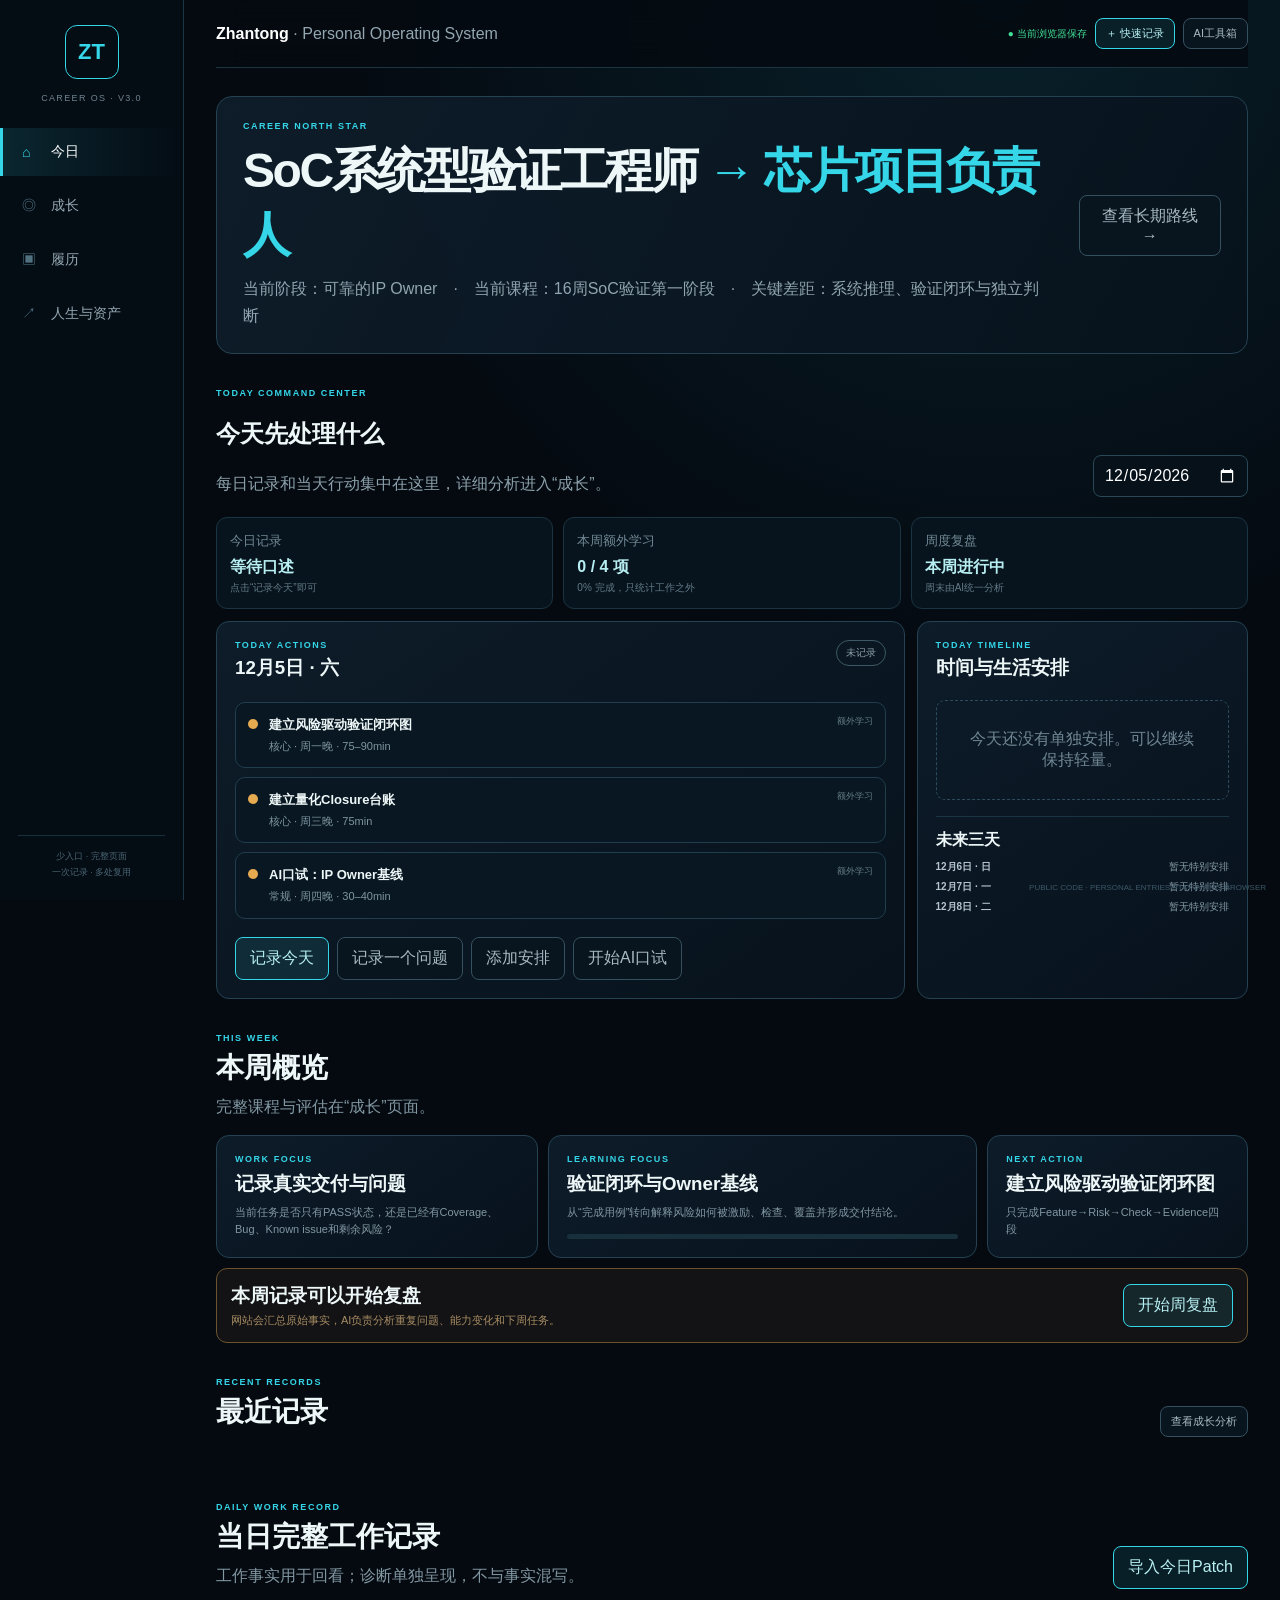
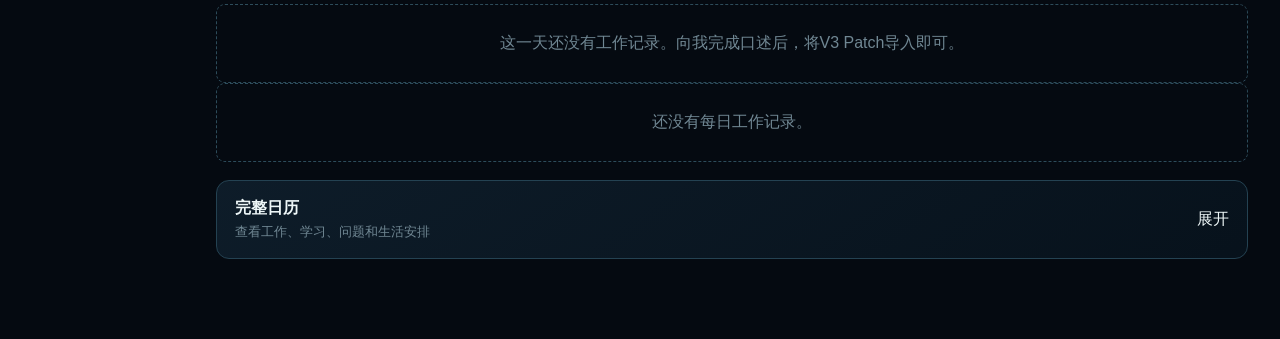
==== commit 96a19429: "Upgrade weekly review range contract to V5.9.7" ====
--- a/career-roadmap/index.template.html
+++ b/career-roadmap/index.template.html
@@ -4,6 +4,10 @@
   <meta charset="utf-8">
   <meta name="viewport" content="width=device-width,initial-scale=1">
   <meta name="color-scheme" content="dark">
+  <meta http-equiv="Cache-Control" content="no-cache, no-store, must-revalidate">
+  <meta http-equiv="Pragma" content="no-cache">
+  <meta http-equiv="Expires" content="0">
+  <meta name="career-os-build" content="5.9.7-weekly-range-contract">
   <title>Zhantong · Career OS V5.0</title>
   <link rel="stylesheet" href="style.css">
 </head>
